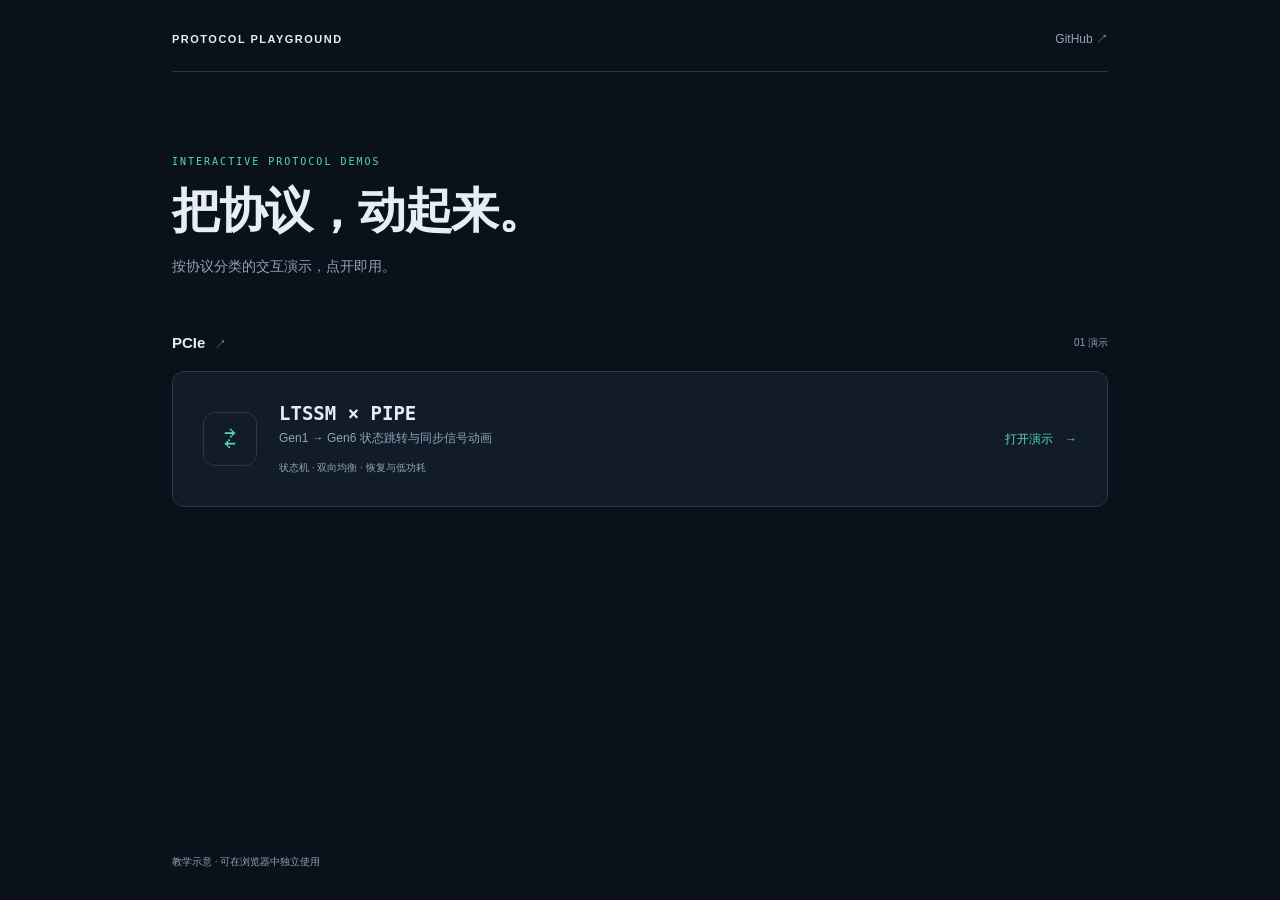
==== site/index.html @ d9ecff2c "feat: publish PCIe LTSSM playground with Pages navigation" ====
<!doctype html>
<html lang="zh-CN">
<head>
  <meta charset="utf-8">
  <meta name="viewport" content="width=device-width, initial-scale=1">
  <meta name="description" content="按协议分类的交互演示，直接在浏览器中体验。">
  <title>Protocol Playground</title>
  <link rel="stylesheet" href="./assets/site.css">
  <link rel="icon" href="data:image/svg+xml,%3Csvg xmlns='http://www.w3.org/2000/svg' viewBox='0 0 32 32'%3E%3Crect width='32' height='32' rx='7' fill='%230b111a'/%3E%3Cpath d='M5 9h8v14h6V9h8' fill='none' stroke='%2358d6bd' stroke-width='2'/%3E%3C/svg%3E">
</head>
<body>
  <main>
    <header>
      <a class="brand" href="./">PROTOCOL PLAYGROUND</a>
      <a class="repo" href="https://github.com/TechYan/protocol_playground">GitHub ↗</a>
    </header>
    <section class="intro">
      <p class="eyebrow">INTERACTIVE PROTOCOL DEMOS</p>
      <h1>把协议，动起来。</h1>
      <p class="description">按协议分类的交互演示，点开即用。</p>
    </section>
    <section aria-labelledby="pcie-heading">
      <div class="section-title"><h2 id="pcie-heading"><a href="./pcie/">PCIe <span>↗</span></a></h2><span class="count">01 演示</span></div>
      <a class="demo" href="./pcie/ltssm/">
        <span class="demo-icon" aria-hidden="true">⇄</span>
        <span class="demo-copy"><strong>LTSSM × PIPE</strong><span>Gen1 → Gen6 状态跳转与同步信号动画</span><span class="tags">状态机 · 双向均衡 · 恢复与低功耗</span></span>
        <span class="open">打开演示 <span aria-hidden="true">→</span></span>
      </a>
    </section>
    <footer>教学示意 · 可在浏览器中独立使用</footer>
  </main>
</body>
</html>
---- site/assets/site.css ----
:root {
  color-scheme: dark;
  --bg: #0b111a;
  --panel: #111c28;
  --ink: #e6edf5;
  --muted: #90a3b9;
  --line: #293849;
  --accent: #58d6bd;
}
* { box-sizing: border-box; }
body { margin: 0; color: var(--ink); background: var(--bg); font: 15px/1.6 -apple-system, BlinkMacSystemFont, "PingFang SC", "Microsoft YaHei", sans-serif; }
a { color: inherit; text-decoration: none; }
a:focus-visible { outline: 2px solid var(--accent); outline-offset: 6px; }
main { max-width: 1000px; min-height: 100svh; padding: 30px 32px; margin: auto; display: flex; flex-direction: column; }
header { display: flex; align-items: center; justify-content: space-between; gap: 20px; padding: 0 0 22px; border-bottom: 1px solid var(--line); }
.brand { font-size: 11px; letter-spacing: 1.5px; font-weight: 650; }
.repo { color: var(--muted); font-size: 12px; white-space: nowrap; }
.repo:hover, .section-title a:hover { color: var(--accent); }
.intro { margin: 84px 0 54px; }
.eyebrow { font: 10px ui-monospace, SFMono-Regular, Consolas, monospace; letter-spacing: 2px; color: var(--accent); margin: 0 0 15px; }
h1 { font-size: clamp(32px, 5vw, 48px); line-height: 1.2; letter-spacing: -1.5px; font-weight: 600; margin: 0 0 15px; }
.description { margin: 0; color: var(--muted); font-size: 14px; }
.section-title { display: flex; align-items: center; justify-content: space-between; margin-bottom: 16px; }
h2 { font-size: 15px; margin: 0; font-weight: 550; }
h2 span { color: var(--muted); font-size: 11px; margin-left: 5px; }
.count { color: var(--muted); font-size: 10px; }
.demo { display: flex; align-items: center; gap: 22px; padding: 30px; background: var(--panel); border: 1px solid var(--line); border-radius: 12px; transition: border-color .15s, background .15s; }
.demo:hover { border-color: var(--accent); }
.demo-icon { display: grid; place-items: center; width: 54px; height: 54px; flex: 0 0 auto; border: 1px solid var(--line); border-radius: 12px; font-size: 28px; color: var(--accent); }
.demo-copy { display: flex; flex-direction: column; gap: 5px; min-width: 0; }
.demo-copy strong { font: 600 19px ui-monospace, SFMono-Regular, Consolas, monospace; }
.demo-copy > span { font-size: 12px; color: var(--muted); }
.demo-copy .tags { margin-top: 7px; font-size: 10px; }
.open { margin-left: auto; color: var(--accent); font-size: 12px; white-space: nowrap; }
.open span { margin-left: 9px; }
footer { padding-top: 80px; margin-top: auto; color: var(--muted); font-size: 10px; }
@media (max-width: 600px) {
  main { padding: 24px 20px; }
  .brand { font-size: 9px; letter-spacing: 1px; }
  .intro { margin: 64px 0 40px; }
  .demo { padding: 22px 18px; gap: 16px; flex-wrap: wrap; }
  .demo-icon { width: 42px; height: 42px; }
  .demo-copy { flex: 1; }
  .demo-copy strong { font-size: 17px; }
  .demo-copy > span { font-size: 11px; }
  .open { margin-left: 58px; }
}
@media (prefers-reduced-motion: reduce) { * { transition: none !important; } }
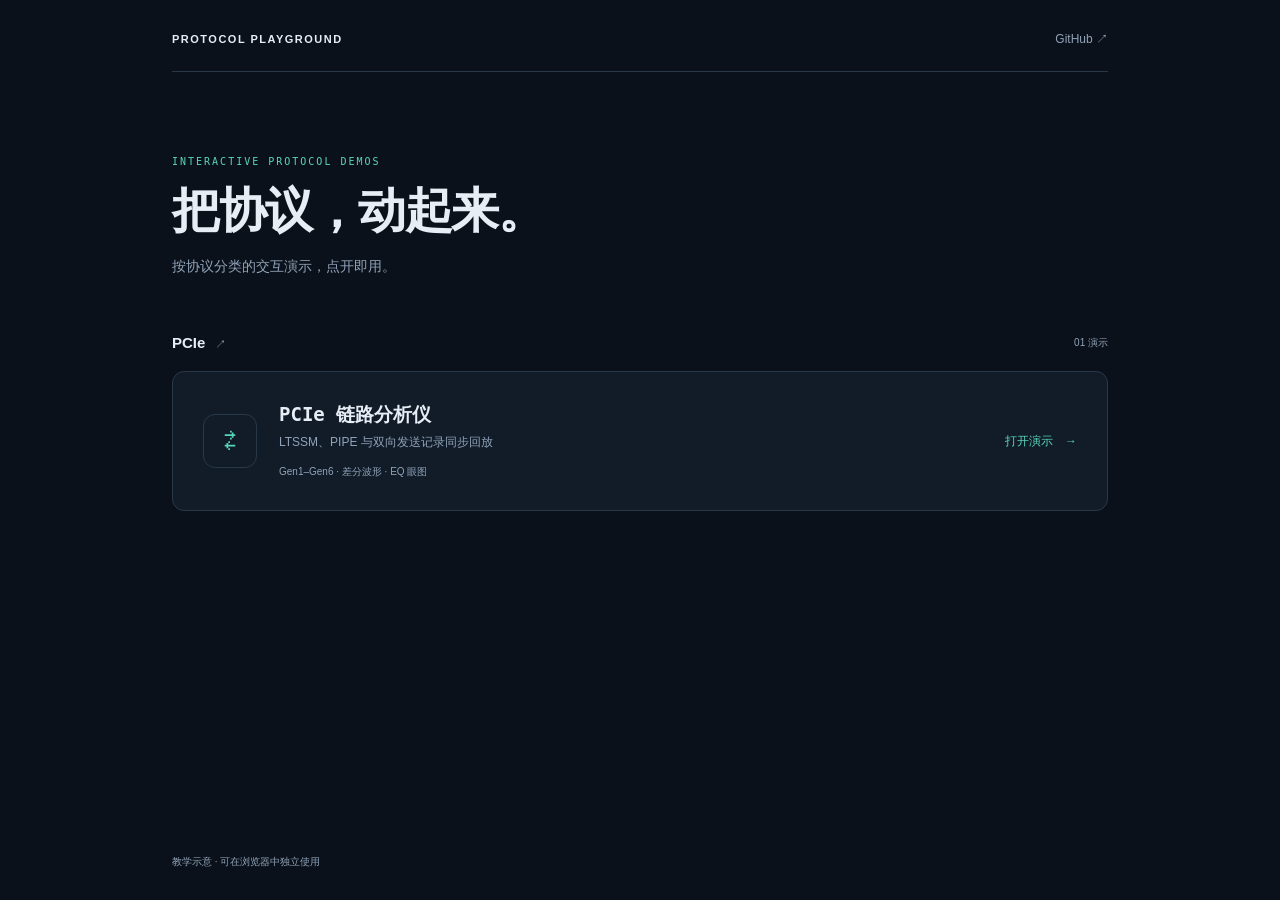
==== commit 31a7d426: "feat(pcie): correlate LTSSM, PIPE, serial eyes and directional tracker" ====
--- a/site/index.html
+++ b/site/index.html
@@ -23,7 +23,7 @@
       <div class="section-title"><h2 id="pcie-heading"><a href="./pcie/">PCIe <span>↗</span></a></h2><span class="count">01 演示</span></div>
       <a class="demo" href="./pcie/ltssm/">
         <span class="demo-icon" aria-hidden="true">⇄</span>
-        <span class="demo-copy"><strong>LTSSM × PIPE</strong><span>Gen1 → Gen6 状态跳转与同步信号动画</span><span class="tags">状态机 · 双向均衡 · 恢复与低功耗</span></span>
+        <span class="demo-copy"><strong>PCIe 链路分析仪</strong><span>LTSSM、PIPE 与双向发送记录同步回放</span><span class="tags">Gen1–Gen6 · 差分波形 · EQ 眼图</span></span>
         <span class="open">打开演示 <span aria-hidden="true">→</span></span>
       </a>
     </section>
